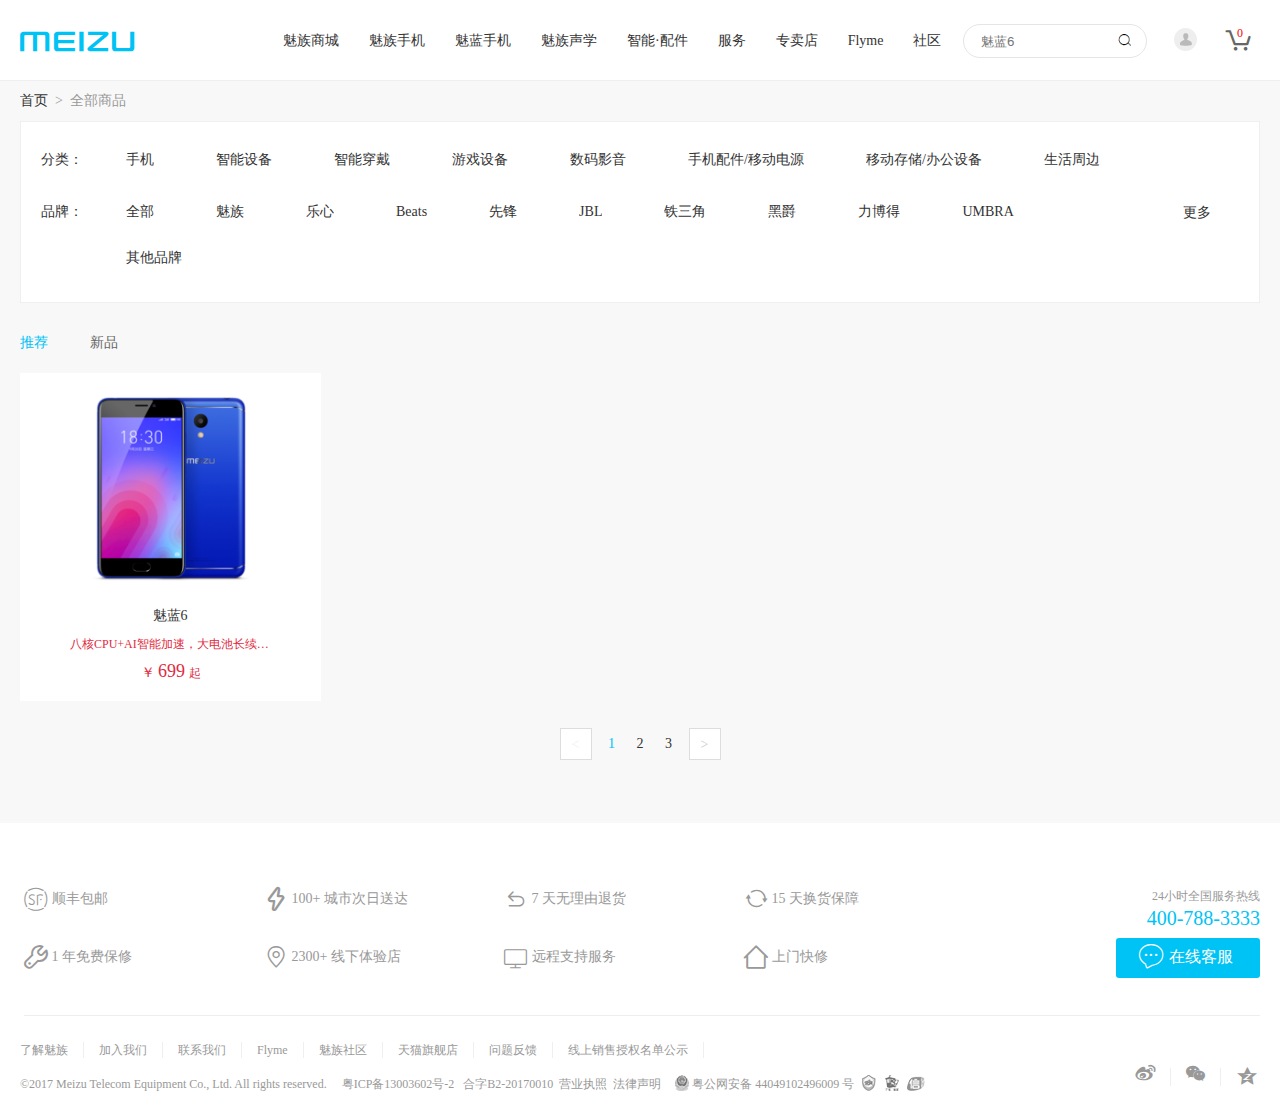
==== meizu/commodity.html @ bb0e4187 "修改" ====
<!DOCTYPE html>
<html>
	<head>
		<meta charset="UTF-8">
		<title>全部商品 - 魅族官网在线商店</title>
		<link rel="stylesheet" type="text/css" href="css/commonBottom.css"/>
		<link rel="stylesheet" type="text/css" href="css/commodity.css"/>
		<link rel="stylesheet" href="iconfont/iconfont.css" />
	</head>
	<body>
		<!--header-->
		<div id="header">
			<div class="header_con">
				<h1>
					<a href="index.html">
						<i class="iconfont icon-meizu"></i>
					</a>
				</h1>
				<ul id="nav">
					<li>
						<a href="javascript:void(0);" class="blu">魅族商城</a>
					</li>
					<li class="mzsj">
						<a href="javascript:void(0);" class="blu">魅族手机</a>
						<div class="morepro morepro1">
						<ul class="ul1">
							<div>
								<a href="javascript:void(0);">
									<img src="images/mzpro7.png" alt="" />
									<span>魅族 PRO 7</span>
									<span>￥2499起</span>
								</a>
							</div>
							<div>
								<a href="javascript:void(0);">
									<img src="images/mzpro6p.png" alt="" />
									<span>魅族 PRO 6Plus</span>
									<span>￥2699</span>
								</a>
							</div>
							<div>
								<a href="javascript:void(0);">
									<img src="images/mzpro6s(2).png" alt="" />
									<span>魅族 PRO 6s</span>
									<span>￥2299</span>
								</a>
							</div>
						</ul>
					</div>
					</li>
					<li class="mlsj">
						<a href="javascript:void(0);" class="blu">魅蓝手机</a>
						<div class="morepro morepro2">
						<ul class="ul2">
							<div>
								<a href="javascript:void(0);">
									<img src="images/mlnote5(2).png" alt="" />
									<span>魅蓝 note5</span>
									<span>￥899起</span>
								</a>
							</div>
							<div>
								<a href="javascript:void(0);">
									<img src="images/ml6.png" alt="" />
									<span>魅蓝6</span>
									<span>￥699起</span>
								</a>
							</div>
							<div>
								<a href="javascript:void(0);">
									<img src="images/ml5a.png" alt="" />
									<span>魅蓝 A5</span>
									<span>￥699</span>
								</a>
							</div>
							<div>
								<a href="javascript:void(0);">
									<img src="images/mlx.png" alt="" />
									<span>魅蓝 X</span>
									<span>￥1199</span>
								</a>
							</div>
							<div>
								<a href="javascript:void(0);">
									<img src="images/mle2(2).png" alt="" />
									<span>魅蓝 E2</span>
									<span>￥1299起</span>
								</a>
							</div>
							<div>
								<a href="javascript:void(0);">
									<img src="images/mlnote6.png" alt="" />
									<span>魅蓝 Note6</span>
									<span>￥1099起</span>
								</a>
							</div>
							<div>
								<a href="javascript:void(0);">
									<img src="images/ml5s.png" alt="" />
									<span>魅蓝 5S</span>
									<span>￥799起</span>
								</a>
							</div>
							<div>
								<a href="javascript:void(0);">
									<img src="images/ml5.png" alt="" />
									<span>魅蓝 5</span>
									<span>￥599</span>
								</a>
							</div>
						</ul>
					</div>
					</li>
					<li>
						<a href="javascript:void(0);" class="blu">魅族声学</a>
					</li>
					<li class="znpj">
						<a href="javascript:void(0);" class="blu">智能·配件</a>
						<div class="morepro morepro3">
						<ul class="ul3">
							<div>
								<a href="javascript:void(0);">
									<img src="images/mzflow.png" alt="" />
									<span>魅族 Flow</span>
									<span>￥599</span>
								</a>
							</div>
							<div>
								<a href="javascript:void(0);">
									<img src="images/mlep52.png" alt="" />
									<span>魅蓝 EP52</span>
									<span>￥299</span>
								</a>
							</div>
							<div>
								<a href="javascript:void(0);">
									<img src="images/mlyx.png" alt="" />
									<span>魅族蓝牙小音箱</span>
									<span>￥169</span>
								</a>
							</div>
							<div>
								<a href="javascript:void(0);">
									<img src="images/mzhd50.png" alt="" />
									<span>魅族 HD50</span>
									<span>￥399</span>
								</a>
							</div>
							<div>
								<a href="javascript:void(0);">
									<img src="images/yddy.png" alt="" />
									<span>双向闪充移动电源</span>
									<span>￥169</span>
								</a>
							</div>
							<div>
								<a href="javascript:void(0);">
									<img src="images/mzsh(2).png" alt="" />
									<span>魅族手环</span>
									<span>￥229</span>
								</a>
							</div>
							<div>
								<a href="javascript:void(0);">
									<img src="images/everyday.png" alt="" />
									<span>Everyday 轻装系列</span>
									<span>￥199起</span>
								</a>
							</div>
							<div>
								<a href="javascript:void(0);">
									<img src="images/more.png" alt="" />
									<span>更多配件</span>
								</a>
							</div>
						</ul>
					</div>
					</li>
					<li>
						<a href="javascript:void(0);" class="blu">服务</a>
					</li>
					<li>
						<a href="javascript:void(0);" class="blu">专卖店</a>
					</li>
					<li>
						<a href="javascript:void(0);" class="blu">Flyme</a>
					</li>
					<li>
						<a href="javascript:void(0);" class="blu">社区</a>
					</li>
				</ul>
				<div id="search">
					<input type="text" placeholder="魅蓝6"/>
					<a href="details.html" class="ss">
						<img src="images/ss.png" alt="" />
					</a>
				</div>
				<div id="denglu">
					<a href="javascript:void(0);">
						<img src="images/icon-user_90e5951.png" alt="" />
					</a>
					<div id="user">
						<a href="login.html" class="ljdl">立即登录</a>
						<a href="register.html" class="ljzc">立即注册</a>
						<a href="javascript:;" class="grzx">个人中心</a>
						<a href="javascript:;" class="tcdl">退出登录</a>
					</div>
				</div>
				<div id="shopcar">
					<a href="javascript:void(0);">
						<i class="iconfont icon-gouwuche"></i>
						<em>0</em>
					</a>
				</div>
			</div>
		</div>
		<!--main-->
		<div id="main" class="clearfix">
			<div class="main_con clearfix">
				<!--crumbs-->
				<div class="crumbs clearfix">
		            <a href="index.html">首页</a> &nbsp;&gt;&nbsp;
		            <span class="crumbs-level" id="crumbsLevel">全部商品</span>
		        </div>
				<!--selector-->
				<div class="selector" id="selector">
            	<!--  分类部分 start -->
                	<div class="sl-category" id="slCategory">
  					<div class="sl-line-wrap">
    					<div class="mod-key">分类：</div>
					    <div class="mod-value">
					      <div class="mod-value-list">
					        <ul>
					            <li class="">
					              <a href="javascript:void(0)" title="手机">手机</a>
					            </li>
					            <li class="">
					              <a href="javascript:void(0)" title="智能设备">智能设备</a>
					            </li>
					            <li class="">
					              <a href="javascript:void(0)" title="智能穿戴">智能穿戴</a>
					            </li>
					            <li class="">
					              <a href="javascript:void(0)" title="游戏设备">游戏设备</a>
					            </li>
					            <li class="">
					              <a href="javascript:void(0)" title="数码影音">数码影音
					              </a>
					            </li>
					            <li class="">
					              <a href="javascript:void(0)" title="手机配件/移动电源">手机配件/移动电源
					              </a>
					            </li>
					            <li class="">
					              <a href="javascript:void(0)" title="移动存储/办公设备">移动存储/办公设备
					              </a>
					            </li>
					            <li class="">
					              <a href="javascript:void(0)" title="生活周边">生活周边
					              </a>
					            </li>
        					</ul>
					      </div>
					    </div>
			    		<div class="mod-ext">
					      <a class="sl-e-more J_extMore" href="javascript:;" data-mtype="store_list_fl_more_9">更多<i class="iconfont"></i></a>
					    </div>
					  </div>
					</div>
            		<div class="sl-prop" id="slProp">
  						<div class="sl-line-wrap">
    						<div class="mod-key"><span>品牌：</span></div>
    						<div class="mod-value">
	      						<div class="mod-value-list">
	        						<ul style="height: auto;">
							            <li class="vm-all">
							              <a href="javascript:void(0)" title="全部">全部</a>
							            </li>
						                <li>
						                  <a href="javascript:void(0)" title="魅族">魅族
						                  </a>
						                </li>
						                <li>
						                  <a href="javascript:void(0)" title="乐心">乐心
						                  </a>
						                </li>
						                <li>
						                  <a href="javascript:void(0)" title="Beats">Beats
						                  </a>
						                </li>
						                <li>
						                  <a href="javascript:void(0)" title="先锋">先锋
						                  </a>
						                </li>
						                <li>
						                  <a href="javascript:void(0)" title="JBL">JBL
						                  </a>
						                </li>
						                <li>
						                  <a href="javascript:void(0)" title="铁三角">铁三角
						                  </a>
						                </li>
						                <li>
						                  <a href="javascript:void(0)" title="黑爵">黑爵
						                  </a>
						                </li>
						                <li>
						                  <a href="javascript:void(0)" title="力博得">力博得
						                  </a>
						                </li>
						                <li>
						                  <a href="javascript:void(0)" title="UMBRA">UMBRA
						                  </a>
						                </li>      
						                <li>
						                  <a href="javascript:void(0)" title="其他品牌">其他品牌
						                  </a>
						                </li> 
						        	</ul>
						        </div>
						    </div>
						    <div class="mod-ext">
						      <a class="sl-e-more J_extMore opened" href="javascript:;" data-mtype="store_list_xf_1_more" style="visibility: visible;">更多<i class="iconfont"></i></a>
						    </div>
						</div>
					</div>
		        </div>
				<!--filter-->
				<div class="filter clearfix" id="filter" style="display:block">
		            <div class="filter-order" id="J_filterOrder">
		                <a class="active" href="javascript:void(0);">推荐
		                </a>
		                <a href="javascript:void(0);"> 新品
		                </a>
		            </div>
		        </div>
				<!--goods-->
				<div class="goods-list" id="goodslist">
					<ul class="goods-list-wrap clearfix" id="goodslistWrap">
						<li class="gl-item">
							<a href="javascript:;">
								<div class="mod-pic">
              						<img width="220" height="220" class="j-modProduct" src="images/scml6.png" alt="">
            					</div>
								<h2>魅蓝6</h2>
								<h3 class="red" >八核CPU+AI智能加速，大电池长续航！支持指纹解锁</h3>
								<div class="mod-price">                    
                        			<em>￥</em>
                        			<span class="vm-price">699</span>
                        			<span class="vm-start">起</span>                          
                  				</div>
							</a>
						</li>
					</ul>
					<div class="pages" id="pages">
						<div class="ui-paginate">
							<span class="p-prev disabled p-elem iconfont" href="javascript:void(0);"><</span>
							<span class="current p-elem" data-page="1">1</span>
							<a class="p-item p-elem" href="javascript:void(0);" data-page="2">2</a>
							<a class="p-item p-elem" href="javascript:void(0);" data-page="3">3</a>
							<a class="p-next p-elem iconfont" href="javascript:void(0);">></a>
						</div>
					</div>
				</div>
			</div>
		</div>
		<!--bottom-->
		<div id="bottom">
			<div class="bottom_con">
				<div class="bottom_top">
					<ul>
						<li>
							<a href="#">
								<i class="iconfont icon-shunfengmendian01"></i>
								<span>顺丰包邮</span>
							</a>
						</li>
						<li>
							<a href="#">
								<i class="iconfont icon-shandian"></i>
								<span>100+ 城市次日送达</span>
							</a>
						</li>
						<li>
							<a href="#">
								<i class="iconfont icon-fanhui"></i>
								<span>7 天无理由退货</span>
							</a>
						</li>
						<li>
							<a href="#">
								<i class="iconfont icon-shuaxin-"></i>
								<span>15 天换货保障</span>
							</a>
						</li>
						<li>
							<a href="#">
								<i class="iconfont icon-banshou"></i>
								<span>1 年免费保修</span>
							</a>
						</li>
						<li>
							<a href="#">
								<i class="iconfont icon-dingwei"></i>
								<span>2300+ 线下体验店</span>
							</a>
						</li>
						<li>
							<a href="#">
								<i class="iconfont icon-screen"></i>
								<span>远程支持服务</span>
							</a>
						</li>
						<li>
							<a href="#">
								<i class="iconfont icon-fangchanxinxi"></i>
								<span>上门快修</span>
							</a>
						</li>
					</ul>
					<div class="bottom_topR">
						<p class="desc">24小时全国服务热线</p>
						<a href="#" class="tel">400-788-3333</a>
						<p>
							<a href="#" class="online">
								<i class="iconfont icon-liaotianico"></i>
								<span>在线客服</span>
							</a>
						</p>
					</div>
				</div>
				<div class="bottom_bottom">
					<div class="bottom_bottomL">
						<ul>
							<li>
								<a href="#" class="pl0">了解魅族</a>
							</li>
							<li>
								<a href="#">加入我们</a>
							</li>
							<li>
								<a href="#">联系我们</a>
							</li>
							<li>
								<a href="#">Flyme</a>
							</li>
							<li>
								<a href="#">魅族社区</a>
							</li>
							<li>
								<a href="#">天猫旗舰店</a>
							</li>
							<li>
								<a href="#">问题反馈</a>
							</li>
							<li class="br0">
								<a href="#">线上销售授权名单公示</a>
							</li>
						</ul>
						<div class="bq">
							<p>
								<span>©2017 Meizu Telecom Equipment Co., Ltd. All rights reserved.&nbsp;&nbsp;&nbsp;&nbsp;</span>
								<a href="#">粤ICP备13003602号-2&nbsp;&nbsp;</a>
								<a href="#">合字B2-20170010&nbsp;</a>
								<a href="#">营业执照&nbsp;</a>
								<a href="#">法律声明&nbsp;&nbsp;</a>
								<img src="images/jh.png" alt="" />
								<span>粤公网安备 44049102496009 号</span>
								<a href="#" class="zj">
									<img src="images/bq_03.png" alt="" />
								</a>
								<a href="#" class="jc">
									<img src="images/bq_05.png" alt="" />
								</a>
								<a href="#" class="x">
									<img src="images/bq_07.png" alt="" />
								</a>
							</p>			
						</div>
					</div>
					<ul id="bottom_bottomR">
						<li>
							<a href="#">
								<i class="iconfont icon-iconfontweibowukuang-copy"></i>
							</a>
						</li>
						<li>
							<a href="#">
								<i class="iconfont icon-weixin"></i>
							</a>
						</li>
						<li id="br0">
							<a href="#">
								<i class="iconfont icon-kongjian"></i>
							</a>
						</li>
						<div>
							<img src="images/wx.png" alt="" />
						</div>
					</ul>
				</div>
			</div>
		</div>
	</body>
</html>
<script src="js/jquery-1.11.1.min.js"></script>
<script src="js/cookie.js"></script>
---- meizu/css/commonBottom.css ----
@charset "UTF-8";

/*width:1242px*/

html,body,ul,li,ol,dl,dd,dt,p,h1,h2,h3,h4,h5,h6,form,fieldset,legend,img {
	margin: 0;
	padding: 0;
}

ul,ol,li {
	list-style: none;
}

a,u {
	text-decoration: none;
}

h1,h2,h3,h4,h5,h6 {
	font-size: 16px;
	font-weight: 100;
}

b,strong {
	font-weight: 100;
}

i,em {
	font-style: normal;
}

img {
	border: 0;
	display: block;
}

html,body {
	height: 100%;
}

.clearfix:after {
	content: ".";
	clear: both;
	height: 0;
	display: block;
	overflow: hidden;
	visibility: hidden;
}

.clearfix {
	zoom: 1;
}
/*bottom*/
.bottom_con{
	width: 1240px;
	margin: 0 auto;
}
#bottom{
	height: 295px;
}
.bottom_con{
	height: 295px;
}
.bottom_con .bottom_top{
	height: 192px;
	margin-left: 4px;
	border-bottom: 1px solid #eee;
}
.bottom_con .bottom_top ul{
	float: left;
    width: 960px;
    margin-bottom:16px;
    padding-top: 60px;
}
.bottom_con .bottom_top ul li{
	float: left;
    width: 240px;
    margin-bottom: 27px;
    line-height: 30px;
}
.bottom_con .bottom_top ul li a{
	color: #999;
}
.bottom_top ul li a i{
	color: #999;
    vertical-align: middle;
    font-size: 24px;
}
.bottom_top ul li a span{
	vertical-align: middle;
    font-size: 14px;
}
.bottom_top .bottom_topR{
	float: right;
    margin-top: 65px;
    text-align: right;
}
.bottom_top .bottom_topR .desc{
	font-size: 12px;
    margin-bottom: 2px;
    color:#999;
}
.bottom_top .bottom_topR .tel{
	display: block;
    font-size: 20px;
    color: #00c3f5;
    margin-bottom: 8px;
}
.bottom_top .bottom_topR .online{
    display: inline-block;
    vertical-align: middle;
    width: 144px;
    height: 40px;
    color: #fff;
    font-size: 16px;
    border-radius: 3px;
    background-color: #00c3f5;
    line-height: 36px;
    text-align: center;
}
.bottom_top .bottom_topR .online i{
    vertical-align: middle;
    font-size: 28px;
}
.bottom_top .bottom_topR .online span{
	display: inline-block;
    vertical-align: middle;
    padding-right: 6px;
}
.bottom_bottom ul{
	margin: 26px 0 18px;
	height: 16px;
}
.bottom_bottom ul li{
    float: left;
    border-right: 1px solid #efefef;
}
.bottom_bottom ul li a{
	color: #999;
    font-size: 12px;
    padding: 0 15px;
    line-height: 12px;
}
.bottom_bottom ul li .pl0{
	padding-left: 0;
}
.bottom_bottom .bq{
	font-size: 12px;
	color:#999;
}
.bottom_bottom .bq a{
	color:#999;
}
.bottom_bottom .bq img{
	display: inline-block;
	vertical-align: middle;
	margin-top: -4px;
	margin-left: 5px;
}
.icon-guoqi{
	color:#ed5565;
	background: #f6ba41;
	border-radius: 50%;
}
.bottom_bottomL{
	float: left;
}
#bottom_bottomR{
	float: right;
	padding-top: 52px;
	margin: 0;
	position: relative;
}
#bottom_bottomR i{
	font-size:23px;
}
#bottom_bottomR #br0{
	border-right: 0;
}
#bottom_bottomR li a{
	padding: 0 13px;
}
#bottom_bottomR #br0 a{
	padding-right:0;
}
#bottom_bottomR #br0 i{
	font-size:26px;
}
#bottom_bottomR div{
	position: absolute;
	bottom:28px;
	left:-10px;
	display: none;
}
---- meizu/css/commodity.css ----
.header_con,.main_con,.bottom_con{
	width: 1240px;
	margin: 0 auto;
}
body{
	font-size: 14px;
}
/*header*/
#header{
	height: 80px;
	border-bottom: 1px solid #efefef;
}
#header .header_con{
	position: relative;
}
#header h1{
	float: left;
    height: 80px;
    overflow: hidden;
}
#header .header_con h1 a{
    position: relative;
    display: block;
    height: 80px;
    width: 115px;
    padding-top: 30px;
}
#header .header_con h1 a i{
	color:#00c3f5;
	position: absolute;
	font-size:20px;
	z-index:99;
}
.header_con #nav .morepro{
	position: absolute;
	width: 1920px;
	height: 0px;
	top:13px;
	left:-739px;
	background: #fff;
	display: none;
	z-index:98;
	border-bottom: 1px solid #EFEFEF;
}
.header_con #nav .morepro .ul1{
	position: absolute;
	top:30px;
	left:709px;
}
.header_con #nav .morepro .ul2{
	position: absolute;
	top:30px;
	left:609px;
}
.header_con #nav .morepro .ul3{
	position: absolute;
	top:30px;
	left:709px;
}
.header_con #nav .morepro ul{
	display: none;
}
.header_con #nav .morepro ul div{
	float: left;
}
.header_con #nav .morepro ul div a{
	font-size: 12px;
	width: 120px;
    height: 120px;
    color: #666;
    white-space: nowrap;
    display: block;
    padding: 0 7px 11px;
    cursor: pointer;
    position: relative;
    z-index: 99;
}
.header_con #nav .morepro ul span{
	display: block;
	margin-bottom: 8px;
}
.header_con #nav .morepro .ul2 div a{
	width: 80px;
}
.header_con #nav .morepro .ul3 div a{
	width: 80px;
}
.header_con #nav .morepro ul div a img{
    display: block;
    height: 70px;
    margin-bottom: 15px;
    text-align: center;
}
.header_con #nav .morepro .ul1 div:nth-of-type(2) a img{
	margin-left: 15px;
}
.header_con #nav .morepro .ul1 div:nth-of-type(3) a span{
	margin-left: 5px;
}
.header_con #nav .morepro .ul1 div:nth-of-type(2) a span:nth-of-type(2){
	margin-left: 20px;
}
.header_con #nav .morepro .ul1 div:nth-of-type(3) a span:nth-of-type(2){
	margin-left: 15px;
}
.header_con #nav .morepro ul div:nth-of-type(1) a span{
	margin-left: 8px;
}
.header_con #nav .morepro .ul2 div:nth-of-type(1) a span:nth-of-type(2){
	margin-left: 15px;
}
.header_con #nav .morepro .ul2 div:nth-of-type(2) a span{
	margin-left: 18px;
}
.header_con #nav .morepro .ul2 div:nth-of-type(2) a span:nth-of-type(2){
	margin-left: 8px;
}
.header_con #nav .morepro .ul2 div:nth-of-type(3) a span{
	margin-left: 12px;
}
.header_con #nav .morepro .ul2 div:nth-of-type(3) a span:nth-of-type(2){
	margin-left: 14px;
}
.header_con #nav .morepro .ul2 div:nth-of-type(4) a span{
	margin-left: 18px;
}
.header_con #nav .morepro .ul2 div:nth-of-type(4) a span:nth-of-type(2){
	margin-left: 12px;
}
.header_con #nav .morepro .ul2 div:nth-of-type(5) a span{
	margin-left: 12px;
}
.header_con #nav .morepro .ul2 div:nth-of-type(5) a span:nth-of-type(2){
	margin-left: 4px;
}
.header_con #nav .morepro .ul2 div:nth-of-type(6) a span{
	margin-left: 5px;
}
.header_con #nav .morepro .ul2 div:nth-of-type(6) a span:nth-of-type(2){
	margin-left: 9px;
}
.header_con #nav .morepro .ul2 div:nth-of-type(7) a span{
	margin-left: 10px;
}
.header_con #nav .morepro .ul2 div:nth-of-type(7) a span:nth-of-type(2){
	margin-left: 6px;
}
.header_con #nav .morepro .ul2 div:nth-of-type(8) a span{
	margin-left: 15px;
}
.header_con #nav .morepro .ul3 div:nth-of-type(1) a span{
	margin-left: -2px;
}
.header_con #nav .morepro .ul3 div:nth-of-type(1) a span:nth-of-type(2){
	margin-left: 8px;
}
.header_con #nav .morepro .ul3 div:nth-of-type(2) a span{
	margin-left: 8px;
}
.header_con #nav .morepro .ul3 div:nth-of-type(2) a span:nth-of-type(2){
	margin-left: 16px;
}
.header_con #nav .morepro .ul3 div:nth-of-type(3) a span{
	margin-left: -8px;
}
.header_con #nav .morepro .ul3 div:nth-of-type(3) a span:nth-of-type(2){
	margin-left: 12px;
}
.header_con #nav .morepro .ul3 div:nth-of-type(4) a span{
	margin-left: 8px;
}
.header_con #nav .morepro .ul3 div:nth-of-type(4) a span:nth-of-type(2){
	margin-left: 18px;
}
.header_con #nav .morepro .ul3 div:nth-of-type(5) a span{
	margin-left: -4px;
}
.header_con #nav .morepro .ul3 div:nth-of-type(5) a span:nth-of-type(2){
	margin-left: 22px;
}
.header_con #nav .morepro .ul3 div:nth-of-type(6) a{
	margin-left: 60px;
}
.header_con #nav .morepro .ul3 div:nth-of-type(6) a span{
	margin-left: -2px;
}
.header_con #nav .morepro .ul3 div:nth-of-type(6) a span:nth-of-type(2){
	margin-left: 2px;
}
.header_con #nav .morepro .ul3 div:nth-of-type(7) a span{
	margin-left: -8px;
}
.header_con #nav .morepro .ul3 div:nth-of-type(7) a span:nth-of-type(2){
	margin-left: 16px;
}
.header_con #nav .morepro .ul3 div:nth-of-type(8) a span{
	margin-left: 20px;
}
.header_con #nav {
	position: absolute;
	left:233px;
	top: 34px;
	height: 14px;
	float: right;
}

.header_con #nav li {
	float: left;
}

.header_con #nav li a {
	display: block;
	color: #333;
	margin-left: 30px;
	height: 14px;
	font-size: 14px;
	line-height: 14px;
}

.header_con #denglu {
	position: absolute;
	top: 28px;
	right: 64px;
	width: 22px;
	height: 80px;
	z-index: 99;
}

.header_con #shopcar {
	position: absolute;
	width: 23px;
	display: block;
	height: 21px;
	right: 12px;
	top: 26px;
	z-index: 99;
}

.header_con #shopcar a i {
	position: absolute;
	width: 23px;
	height: 21px;
	font-size: 26px;
	display: block;
	z-index: 20;
	color: #666;
}

.header_con #shopcar a em {
	font-size: 12px;
	position: absolute;
	top: 0;
	left: 12px;
	color: #ff0000;
}
.header_con #search {
	position: absolute;
	width: 182px;
	height: 32px;
	right:115px;
	top:24px;
	z-index: 99;
}
.header_con #search input{
	width: 163px;
	height: 30px;
	border:1px solid #e5e5e5;
	border-radius: 20px;
	padding-left: 17px;
	outline:none;
}
.header_con #search .ss{
	position: absolute;
	top:10px;
	right:14px;
}
#user{
	position: absolute;
	width: 70px;
	height: 66px;
	left:-25px;
	top:30px;
	font-size: 12px;
	background: #fff;
	text-align: center;
	display: none;
	z-index: 99;
	border:1px solid #EFEFEF;
}
#user a{
	color:#515151;
	margin-top: 10px;
	display: block;	
}
/*main*/
#main{
	background: #f8f8f8;
	padding-bottom: 58px;
}
.crumbs {
    height: 40px;
    line-height: 40px;
    color: #999;
}
.crumbs a {
    color: #333;
}
.selector {
    border: 1px solid #efefef;
    background: #FFF;
    padding: 15px 10px;
    margin-bottom: 10px;
    overflow: hidden;
}
.sl-line-wrap {
    position: relative;
    line-height: 46px;
    height: auto;
}
.sl-line-wrap .mod-key {
    float: left;
    width: 75px;
    padding-left: 10px;
    white-space: nowrap;
    overflow: hidden;
    color: #333;
}
.sl-line-wrap .mod-value {
    margin: 0 83px 0 95px;
    overflow: hidden;
    zoom: 1;
    background: #fff;
}
.sl-line-wrap .mod-value-list {
    overflow: hidden;
    zoom: 1;
    padding-top: 6px;
}
.sl-line-wrap .mod-value-list ul {
    overflow: hidden;
    zoom: 1;
    position: relative;
    margin-right: -10px;
}
.sl-category .mod-value-list li, .sl-prop .mod-value-list li {
    float: left;
}
.sl-category .mod-value-list li a, .sl-prop .mod-value-list li a {
    display: inline-block;
    overflow: hidden;
    text-overflow: ellipsis;
    white-space: nowrap;
    margin-right: 62px;
    line-height: 34px;
    height: 46px;
}
.sl-line-wrap .mod-value-list li a {
    float: left;
    zoom: 1;
    color: #333;
}
.sl-line-wrap .mod-ext {
    position: absolute;
    top: 12px;
    right: 10px;
    width: 60px;
    height: auto;
    font-size: 12px;
    line-height: 22px;
    overflow: hidden;
    zoom: 1;
}
.sl-line-wrap .mod-ext .sl-e-more {
    float: left;
    margin-right: 10px;
    position: relative;
    width: 39px;
    height: 23px;
    line-height: 23px;
    padding: 0 7px 0 4px;
    font-size: 14px;
    background: #fff;
    visibility: hidden;
    color: #333;
}
.filter {
    margin: 30px 0 20px;
}
.filter-order {
    float: left;
}
.filter-order a {
    float: left;
    width: 50px;
    height: 20px;
    margin-right: 20px;
    line-height: 20px;
    color:#666;
}
.filter-order a.active{
    transition: all .2s;
    color: #00c3f5;
}
.gl-item {
    width: 301px;
    height: 328px;
    margin: 0 12px 12px 0;
    float: left;
    position: relative;
    background: #fff;
}
.gl-item .gl-item-wrap {
    position: relative;
    text-align: center;
    padding: 20px 30px 0;
}
.gl-item .mod-pic {
    position: relative;
    width: 220px;
    height: 220px;
    margin: 0 auto 14px;
    text-align: center;
    border-radius: 0;
    border: 0;
}
.gl-item .mod-pic img {
    width: 100%;
}
.gl-item h2 {
    width: 100%;
    height: 21px;
    text-align: center;
    font-size: 14px;
    color: #333;
}
.gl-item h3.red {
    color: #E02B41;
    font-size: 12px;
}
.gl-item h2, .gl-item h3 {
    margin-bottom: 8px;
    overflow: hidden;
    text-overflow: ellipsis;
    white-space: nowrap;
    width: 200px;
    text-align: center;
    margin-left: 50px;
    margin-right: 50px;
}
.gl-item .mod-price {
    position: relative;
    overflow: hidden;
    padding: 0 30px;
    margin: 0 0 8px;
    text-align: center;
    color: #E02B41;
}
.gl-item .mod-price em {
    font-size: 14px;
}
.gl-item .mod-price .vm-price {
    font-size: 18px;
}
.gl-item .mod-price .vm-start {
    color: #E02B41;
    font-size: 12px;
}
.pages {
    text-align: center;
    height: 52px;
    color:#333;
}
.ui-paginate {
    zoom: 1;
    font-family: "microsoft yahei";
    font-size: 14px;
    display: inline-block;
    height: auto;
    margin-top: 15px;
    text-align: center;
}
.ui-paginate .p-prev.disabled {
    color: #efefef;
}
.ui-paginate .disabled {
    cursor: default;
}
.ui-paginate .p-next, .ui-paginate .p-prev {
    border: 1px solid #ddd;
    width: 20px;
    height: 20px;
    line-height: 21px;
    padding: 5px;
    cursor: pointer;
    color: #ccc;
    background: #fff;
}
.ui-paginate .p-elem {
    display: inline-block;
    margin: 0 4px;
    vertical-align: middle;
    text-align: center;
}
.ui-paginate .current {
    color: #00c3f5;
    cursor: default;
}
.ui-paginate .p-elem {
    display: inline-block;
    font-size: 14px;
    margin: 0 4px;
    vertical-align: middle;
    text-align: center;
    line-height: 20px;
    padding: 5px 5px;
}
.ui-paginate a, .ui-paginate a.p-item {
    color: #333;
}
---- meizu/iconfont/iconfont.css ----
@font-face {font-family: "iconfont";
  src: url('iconfont.eot?t=1510843022938'); /* IE9*/
  src: url('iconfont.eot?t=1510843022938#iefix') format('embedded-opentype'), /* IE6-IE8 */
  url('[data-uri]') format('woff'),
  url('iconfont.ttf?t=1510843022938') format('truetype'), /* chrome, firefox, opera, Safari, Android, iOS 4.2+*/
  url('iconfont.svg?t=1510843022938#iconfont') format('svg'); /* iOS 4.1- */
}

.iconfont {
  font-family:"iconfont" !important;
  font-size:16px;
  font-style:normal;
  -webkit-font-smoothing: antialiased;
  -moz-osx-font-smoothing: grayscale;
}

.icon-screen:before { content: "\e682"; }

.icon-kongjian:before { content: "\e61f"; }

.icon-liaotianico:before { content: "\e608"; }

.icon-dazhongicon04:before { content: "\e62b"; }

.icon-iconfontweibowukuang-copy:before { content: "\e605"; }

.icon-shunfengmendian01:before { content: "\e60b"; }

.icon-gouwuche:before { content: "\e606"; }

.icon-arrowdown:before { content: "\e692"; }

.icon-fangchanxinxi:before { content: "\e7d0"; }

.icon-dingwei:before { content: "\e607"; }

.icon-yanjing:before { content: "\e60e"; }

.icon-weixin:before { content: "\e61b"; }

.icon-weixin1:before { content: "\e72b"; }

.icon-meizu:before { content: "\e997"; }

.icon-banshou:before { content: "\e50b"; }

.icon-shandian:before { content: "\e661"; }

.icon-fanhui:before { content: "\e656"; }

.icon-shuaxin-:before { content: "\e620"; }

.icon-guoqi:before { content: "\e60a"; }
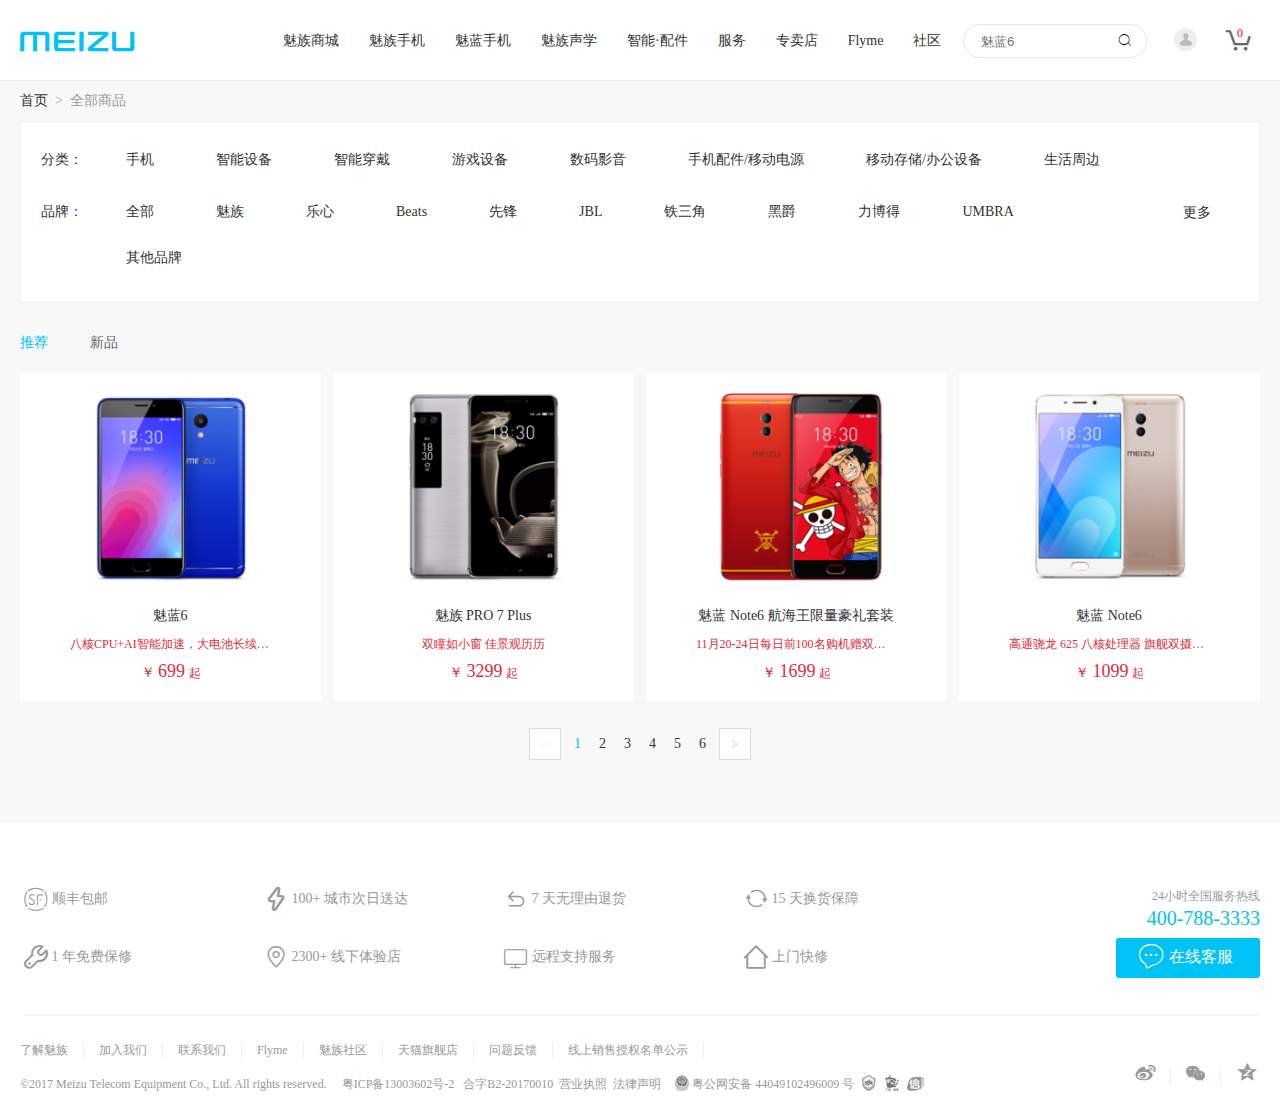
==== commit b219c877: "修改" ====
--- a/meizu/commodity.html
+++ b/meizu/commodity.html
@@ -9,211 +9,7 @@
 	</head>
 	<body>
 		<!--header-->
-		<div id="header">
-			<div class="header_con">
-				<h1>
-					<a href="index.html">
-						<i class="iconfont icon-meizu"></i>
-					</a>
-				</h1>
-				<ul id="nav">
-					<li>
-						<a href="javascript:void(0);" class="blu">魅族商城</a>
-					</li>
-					<li class="mzsj">
-						<a href="javascript:void(0);" class="blu">魅族手机</a>
-						<div class="morepro morepro1">
-						<ul class="ul1">
-							<div>
-								<a href="javascript:void(0);">
-									<img src="images/mzpro7.png" alt="" />
-									<span>魅族 PRO 7</span>
-									<span>￥2499起</span>
-								</a>
-							</div>
-							<div>
-								<a href="javascript:void(0);">
-									<img src="images/mzpro6p.png" alt="" />
-									<span>魅族 PRO 6Plus</span>
-									<span>￥2699</span>
-								</a>
-							</div>
-							<div>
-								<a href="javascript:void(0);">
-									<img src="images/mzpro6s(2).png" alt="" />
-									<span>魅族 PRO 6s</span>
-									<span>￥2299</span>
-								</a>
-							</div>
-						</ul>
-					</div>
-					</li>
-					<li class="mlsj">
-						<a href="javascript:void(0);" class="blu">魅蓝手机</a>
-						<div class="morepro morepro2">
-						<ul class="ul2">
-							<div>
-								<a href="javascript:void(0);">
-									<img src="images/mlnote5(2).png" alt="" />
-									<span>魅蓝 note5</span>
-									<span>￥899起</span>
-								</a>
-							</div>
-							<div>
-								<a href="javascript:void(0);">
-									<img src="images/ml6.png" alt="" />
-									<span>魅蓝6</span>
-									<span>￥699起</span>
-								</a>
-							</div>
-							<div>
-								<a href="javascript:void(0);">
-									<img src="images/ml5a.png" alt="" />
-									<span>魅蓝 A5</span>
-									<span>￥699</span>
-								</a>
-							</div>
-							<div>
-								<a href="javascript:void(0);">
-									<img src="images/mlx.png" alt="" />
-									<span>魅蓝 X</span>
-									<span>￥1199</span>
-								</a>
-							</div>
-							<div>
-								<a href="javascript:void(0);">
-									<img src="images/mle2(2).png" alt="" />
-									<span>魅蓝 E2</span>
-									<span>￥1299起</span>
-								</a>
-							</div>
-							<div>
-								<a href="javascript:void(0);">
-									<img src="images/mlnote6.png" alt="" />
-									<span>魅蓝 Note6</span>
-									<span>￥1099起</span>
-								</a>
-							</div>
-							<div>
-								<a href="javascript:void(0);">
-									<img src="images/ml5s.png" alt="" />
-									<span>魅蓝 5S</span>
-									<span>￥799起</span>
-								</a>
-							</div>
-							<div>
-								<a href="javascript:void(0);">
-									<img src="images/ml5.png" alt="" />
-									<span>魅蓝 5</span>
-									<span>￥599</span>
-								</a>
-							</div>
-						</ul>
-					</div>
-					</li>
-					<li>
-						<a href="javascript:void(0);" class="blu">魅族声学</a>
-					</li>
-					<li class="znpj">
-						<a href="javascript:void(0);" class="blu">智能·配件</a>
-						<div class="morepro morepro3">
-						<ul class="ul3">
-							<div>
-								<a href="javascript:void(0);">
-									<img src="images/mzflow.png" alt="" />
-									<span>魅族 Flow</span>
-									<span>￥599</span>
-								</a>
-							</div>
-							<div>
-								<a href="javascript:void(0);">
-									<img src="images/mlep52.png" alt="" />
-									<span>魅蓝 EP52</span>
-									<span>￥299</span>
-								</a>
-							</div>
-							<div>
-								<a href="javascript:void(0);">
-									<img src="images/mlyx.png" alt="" />
-									<span>魅族蓝牙小音箱</span>
-									<span>￥169</span>
-								</a>
-							</div>
-							<div>
-								<a href="javascript:void(0);">
-									<img src="images/mzhd50.png" alt="" />
-									<span>魅族 HD50</span>
-									<span>￥399</span>
-								</a>
-							</div>
-							<div>
-								<a href="javascript:void(0);">
-									<img src="images/yddy.png" alt="" />
-									<span>双向闪充移动电源</span>
-									<span>￥169</span>
-								</a>
-							</div>
-							<div>
-								<a href="javascript:void(0);">
-									<img src="images/mzsh(2).png" alt="" />
-									<span>魅族手环</span>
-									<span>￥229</span>
-								</a>
-							</div>
-							<div>
-								<a href="javascript:void(0);">
-									<img src="images/everyday.png" alt="" />
-									<span>Everyday 轻装系列</span>
-									<span>￥199起</span>
-								</a>
-							</div>
-							<div>
-								<a href="javascript:void(0);">
-									<img src="images/more.png" alt="" />
-									<span>更多配件</span>
-								</a>
-							</div>
-						</ul>
-					</div>
-					</li>
-					<li>
-						<a href="javascript:void(0);" class="blu">服务</a>
-					</li>
-					<li>
-						<a href="javascript:void(0);" class="blu">专卖店</a>
-					</li>
-					<li>
-						<a href="javascript:void(0);" class="blu">Flyme</a>
-					</li>
-					<li>
-						<a href="javascript:void(0);" class="blu">社区</a>
-					</li>
-				</ul>
-				<div id="search">
-					<input type="text" placeholder="魅蓝6"/>
-					<a href="details.html" class="ss">
-						<img src="images/ss.png" alt="" />
-					</a>
-				</div>
-				<div id="denglu">
-					<a href="javascript:void(0);">
-						<img src="images/icon-user_90e5951.png" alt="" />
-					</a>
-					<div id="user">
-						<a href="login.html" class="ljdl">立即登录</a>
-						<a href="register.html" class="ljzc">立即注册</a>
-						<a href="javascript:;" class="grzx">个人中心</a>
-						<a href="javascript:;" class="tcdl">退出登录</a>
-					</div>
-				</div>
-				<div id="shopcar">
-					<a href="javascript:void(0);">
-						<i class="iconfont icon-gouwuche"></i>
-						<em>0</em>
-					</a>
-				</div>
-			</div>
-		</div>
+		<div id="header"></div>
 		<!--main-->
 		<div id="main" class="clearfix">
 			<div class="main_con clearfix">
@@ -337,171 +133,23 @@
 				<!--goods-->
 				<div class="goods-list" id="goodslist">
 					<ul class="goods-list-wrap clearfix" id="goodslistWrap">
-						<li class="gl-item">
-							<a href="javascript:;">
-								<div class="mod-pic">
-              						<img width="220" height="220" class="j-modProduct" src="images/scml6.png" alt="">
-            					</div>
-								<h2>魅蓝6</h2>
-								<h3 class="red" >八核CPU+AI智能加速，大电池长续航！支持指纹解锁</h3>
-								<div class="mod-price">                    
-                        			<em>￥</em>
-                        			<span class="vm-price">699</span>
-                        			<span class="vm-start">起</span>                          
-                  				</div>
-							</a>
-						</li>
 					</ul>
 					<div class="pages" id="pages">
 						<div class="ui-paginate">
-							<span class="p-prev disabled p-elem iconfont" href="javascript:void(0);"><</span>
-							<span class="current p-elem" data-page="1">1</span>
-							<a class="p-item p-elem" href="javascript:void(0);" data-page="2">2</a>
-							<a class="p-item p-elem" href="javascript:void(0);" data-page="3">3</a>
-							<a class="p-next p-elem iconfont" href="javascript:void(0);">></a>
+							<!--<span class="p-prev disabled p-elem iconfont"><</span>-->
+							<!--<span class="current p-elem">1</span>-->
+							<!--<span class="p-item p-elem">2</span>-->
+							<!--<span class="p-next p-elem iconfont">></span>-->
 						</div>
 					</div>
 				</div>
 			</div>
 		</div>
 		<!--bottom-->
-		<div id="bottom">
-			<div class="bottom_con">
-				<div class="bottom_top">
-					<ul>
-						<li>
-							<a href="#">
-								<i class="iconfont icon-shunfengmendian01"></i>
-								<span>顺丰包邮</span>
-							</a>
-						</li>
-						<li>
-							<a href="#">
-								<i class="iconfont icon-shandian"></i>
-								<span>100+ 城市次日送达</span>
-							</a>
-						</li>
-						<li>
-							<a href="#">
-								<i class="iconfont icon-fanhui"></i>
-								<span>7 天无理由退货</span>
-							</a>
-						</li>
-						<li>
-							<a href="#">
-								<i class="iconfont icon-shuaxin-"></i>
-								<span>15 天换货保障</span>
-							</a>
-						</li>
-						<li>
-							<a href="#">
-								<i class="iconfont icon-banshou"></i>
-								<span>1 年免费保修</span>
-							</a>
-						</li>
-						<li>
-							<a href="#">
-								<i class="iconfont icon-dingwei"></i>
-								<span>2300+ 线下体验店</span>
-							</a>
-						</li>
-						<li>
-							<a href="#">
-								<i class="iconfont icon-screen"></i>
-								<span>远程支持服务</span>
-							</a>
-						</li>
-						<li>
-							<a href="#">
-								<i class="iconfont icon-fangchanxinxi"></i>
-								<span>上门快修</span>
-							</a>
-						</li>
-					</ul>
-					<div class="bottom_topR">
-						<p class="desc">24小时全国服务热线</p>
-						<a href="#" class="tel">400-788-3333</a>
-						<p>
-							<a href="#" class="online">
-								<i class="iconfont icon-liaotianico"></i>
-								<span>在线客服</span>
-							</a>
-						</p>
-					</div>
-				</div>
-				<div class="bottom_bottom">
-					<div class="bottom_bottomL">
-						<ul>
-							<li>
-								<a href="#" class="pl0">了解魅族</a>
-							</li>
-							<li>
-								<a href="#">加入我们</a>
-							</li>
-							<li>
-								<a href="#">联系我们</a>
-							</li>
-							<li>
-								<a href="#">Flyme</a>
-							</li>
-							<li>
-								<a href="#">魅族社区</a>
-							</li>
-							<li>
-								<a href="#">天猫旗舰店</a>
-							</li>
-							<li>
-								<a href="#">问题反馈</a>
-							</li>
-							<li class="br0">
-								<a href="#">线上销售授权名单公示</a>
-							</li>
-						</ul>
-						<div class="bq">
-							<p>
-								<span>©2017 Meizu Telecom Equipment Co., Ltd. All rights reserved.&nbsp;&nbsp;&nbsp;&nbsp;</span>
-								<a href="#">粤ICP备13003602号-2&nbsp;&nbsp;</a>
-								<a href="#">合字B2-20170010&nbsp;</a>
-								<a href="#">营业执照&nbsp;</a>
-								<a href="#">法律声明&nbsp;&nbsp;</a>
-								<img src="images/jh.png" alt="" />
-								<span>粤公网安备 44049102496009 号</span>
-								<a href="#" class="zj">
-									<img src="images/bq_03.png" alt="" />
-								</a>
-								<a href="#" class="jc">
-									<img src="images/bq_05.png" alt="" />
-								</a>
-								<a href="#" class="x">
-									<img src="images/bq_07.png" alt="" />
-								</a>
-							</p>			
-						</div>
-					</div>
-					<ul id="bottom_bottomR">
-						<li>
-							<a href="#">
-								<i class="iconfont icon-iconfontweibowukuang-copy"></i>
-							</a>
-						</li>
-						<li>
-							<a href="#">
-								<i class="iconfont icon-weixin"></i>
-							</a>
-						</li>
-						<li id="br0">
-							<a href="#">
-								<i class="iconfont icon-kongjian"></i>
-							</a>
-						</li>
-						<div>
-							<img src="images/wx.png" alt="" />
-						</div>
-					</ul>
-				</div>
-			</div>
-		</div>
+		<div id="bottom"></div>
 	</body>
 </html>
 <script src="js/jquery-1.11.1.min.js"></script>
 <script src="js/cookie.js"></script>
+<script src="js/public.js"></script>
+<script src="js/commodity.js"></script>
--- a/meizu/css/commonBottom.css
+++ b/meizu/css/commonBottom.css
@@ -184,6 +184,7 @@
 }
 #bottom_bottomR #br0 i{
 	font-size:26px;
+	line-height: 4px;
 }
 #bottom_bottomR div{
 	position: absolute;
--- a/meizu/css/commodity.css
+++ b/meizu/css/commodity.css
@@ -409,6 +409,9 @@
     position: relative;
     background: #fff;
 }
+.gl-item.mr0{
+	margin-right: 0;
+}
 .gl-item .gl-item-wrap {
     position: relative;
     text-align: center;
@@ -479,9 +482,7 @@
     margin-top: 15px;
     text-align: center;
 }
-.ui-paginate .p-prev.disabled {
-    color: #efefef;
-}
+
 .ui-paginate .disabled {
     cursor: default;
 }
@@ -501,10 +502,6 @@
     vertical-align: middle;
     text-align: center;
 }
-.ui-paginate .current {
-    color: #00c3f5;
-    cursor: default;
-}
 .ui-paginate .p-elem {
     display: inline-block;
     font-size: 14px;
@@ -514,6 +511,14 @@
     line-height: 20px;
     padding: 5px 5px;
 }
-.ui-paginate a, .ui-paginate a.p-item {
+.ui-paginate .p-item {
     color: #333;
+    cursor: pointer;
+}
+.ui-paginate .current {
+    color: #00c3f5;
+    cursor: default;
+}
+.ui-paginate .p-prev.disabled ,.ui-paginate .p-next.disabled{
+    color: #efefef;
 }